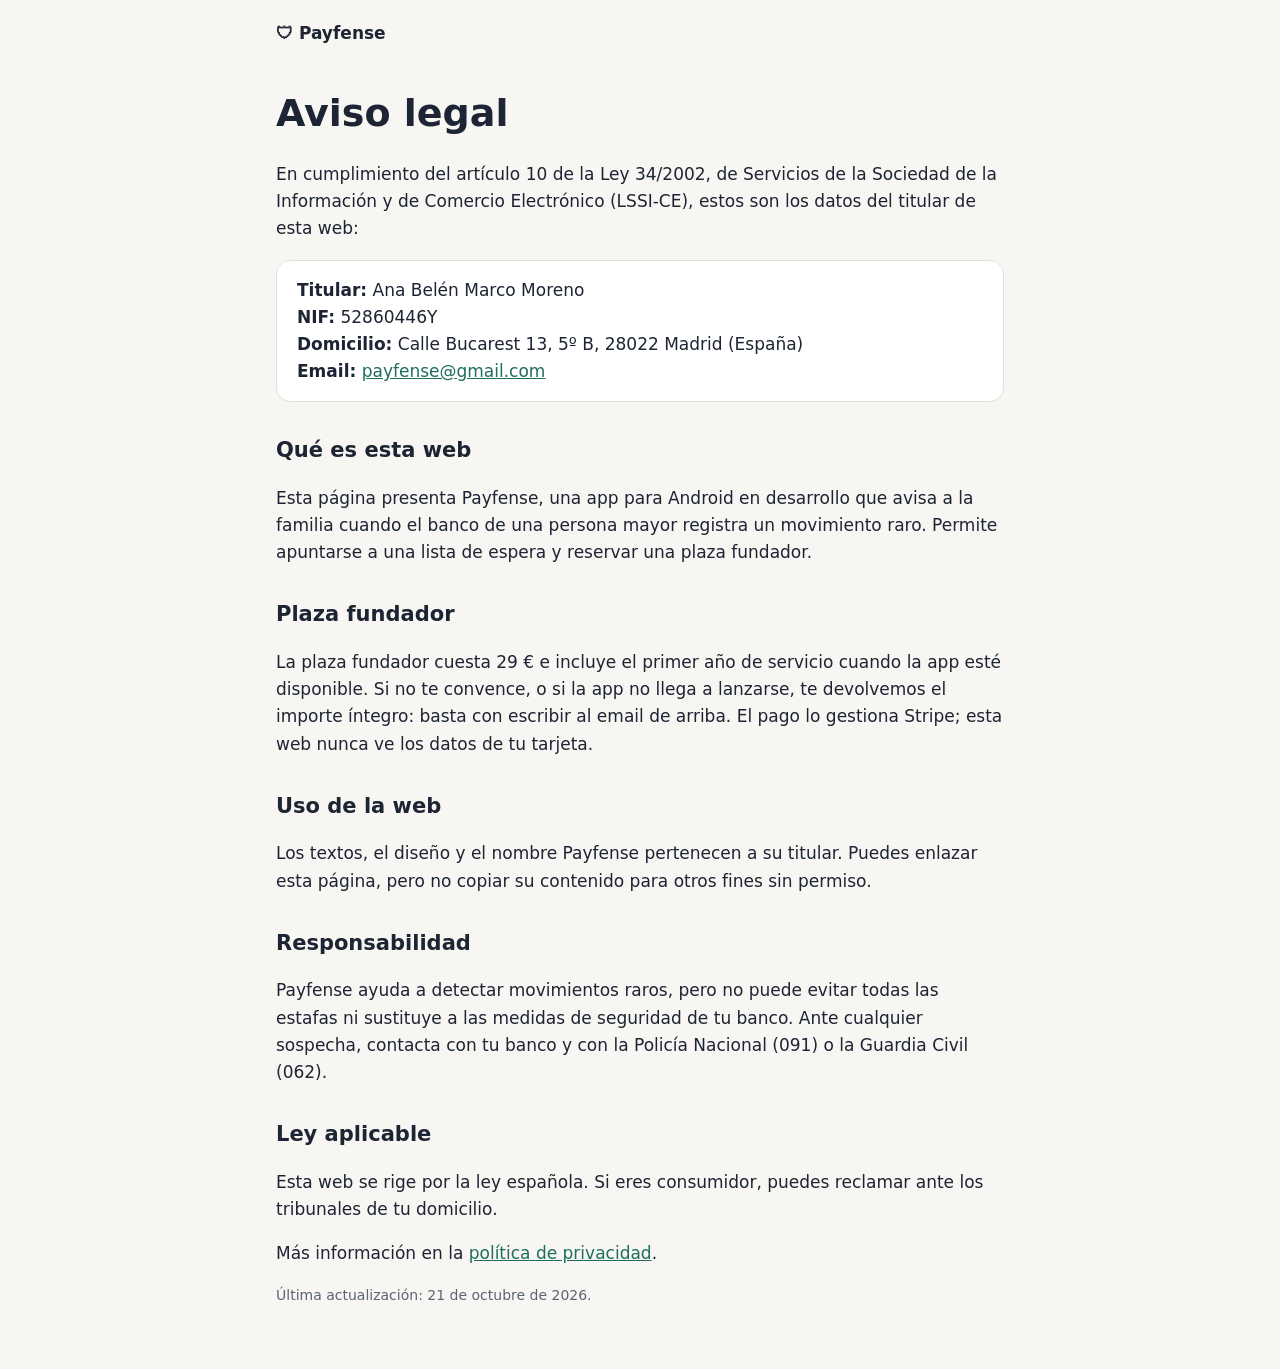
==== aviso-legal.html @ 9b26f0be "Add files via upload" ====
<!doctype html>
<html lang="es"><head><meta charset="utf-8"><meta name="viewport" content="width=device-width,initial-scale=1">
<title>Aviso legal · Payfense</title><meta name="robots" content="noindex"><style>:root{--bg:#f7f6f2;--card:#fff;--ink:#1d2433;--muted:#5b6474;--line:#e3e1da;--brand:#1f6f5c}
@media (prefers-color-scheme:dark){:root:not([data-theme="light"]){--bg:#12161d;--card:#1b212b;--ink:#eef1f6;--muted:#a6afbf;--line:#2c3441;--brand:#3fb393}}
:root[data-theme="dark"]{--bg:#12161d;--card:#1b212b;--ink:#eef1f6;--muted:#a6afbf;--line:#2c3441;--brand:#3fb393}
*{box-sizing:border-box}body{margin:0;background:var(--bg);color:var(--ink);font:17px/1.6 system-ui,-apple-system,"Segoe UI",Roboto,sans-serif}
.wrap{max-width:760px;margin:0 auto;padding:0 16px 48px}header{padding:20px 0;font-weight:700}header a{color:var(--ink);text-decoration:none}
h1{font-size:clamp(28px,5vw,38px);margin:16px 0}h2{font-size:21px;margin:32px 0 8px}a{color:var(--brand)}
.card{background:var(--card);border:1px solid var(--line);border-radius:14px;padding:16px 20px}.small{color:var(--muted);font-size:14px}</style></head>
<body><div class="wrap"><header><a href="index.html">🛡 Payfense</a></header><h1>Aviso legal</h1>
<p>En cumplimiento del artículo 10 de la Ley 34/2002, de Servicios de la Sociedad de la Información y de Comercio Electrónico (LSSI-CE), estos son los datos del titular de esta web:</p>
<div class="card"><b>Titular:</b> Ana Belén Marco Moreno<br><b>NIF:</b> 52860446Y<br><b>Domicilio:</b> Calle Bucarest 13, 5º B, 28022 Madrid (España)<br><b>Email:</b> <a href="mailto:payfense@gmail.com">payfense@gmail.com</a></div>
<h2>Qué es esta web</h2><p>Esta página presenta Payfense, una app para Android en desarrollo que avisa a la familia cuando el banco de una persona mayor registra un movimiento raro. Permite apuntarse a una lista de espera y reservar una plaza fundador.</p>
<h2>Plaza fundador</h2><p>La plaza fundador cuesta 29 € e incluye el primer año de servicio cuando la app esté disponible. Si no te convence, o si la app no llega a lanzarse, te devolvemos el importe íntegro: basta con escribir al email de arriba. El pago lo gestiona Stripe; esta web nunca ve los datos de tu tarjeta.</p>
<h2>Uso de la web</h2><p>Los textos, el diseño y el nombre Payfense pertenecen a su titular. Puedes enlazar esta página, pero no copiar su contenido para otros fines sin permiso.</p>
<h2>Responsabilidad</h2><p>Payfense ayuda a detectar movimientos raros, pero no puede evitar todas las estafas ni sustituye a las medidas de seguridad de tu banco. Ante cualquier sospecha, contacta con tu banco y con la Policía Nacional (091) o la Guardia Civil (062).</p>
<h2>Ley aplicable</h2><p>Esta web se rige por la ley española. Si eres consumidor, puedes reclamar ante los tribunales de tu domicilio.</p>
<p>Más información en la <a href="privacidad.html">política de privacidad</a>.</p>
<p class="small">Última actualización: 21 de octubre de 2026.</p></div></body></html>
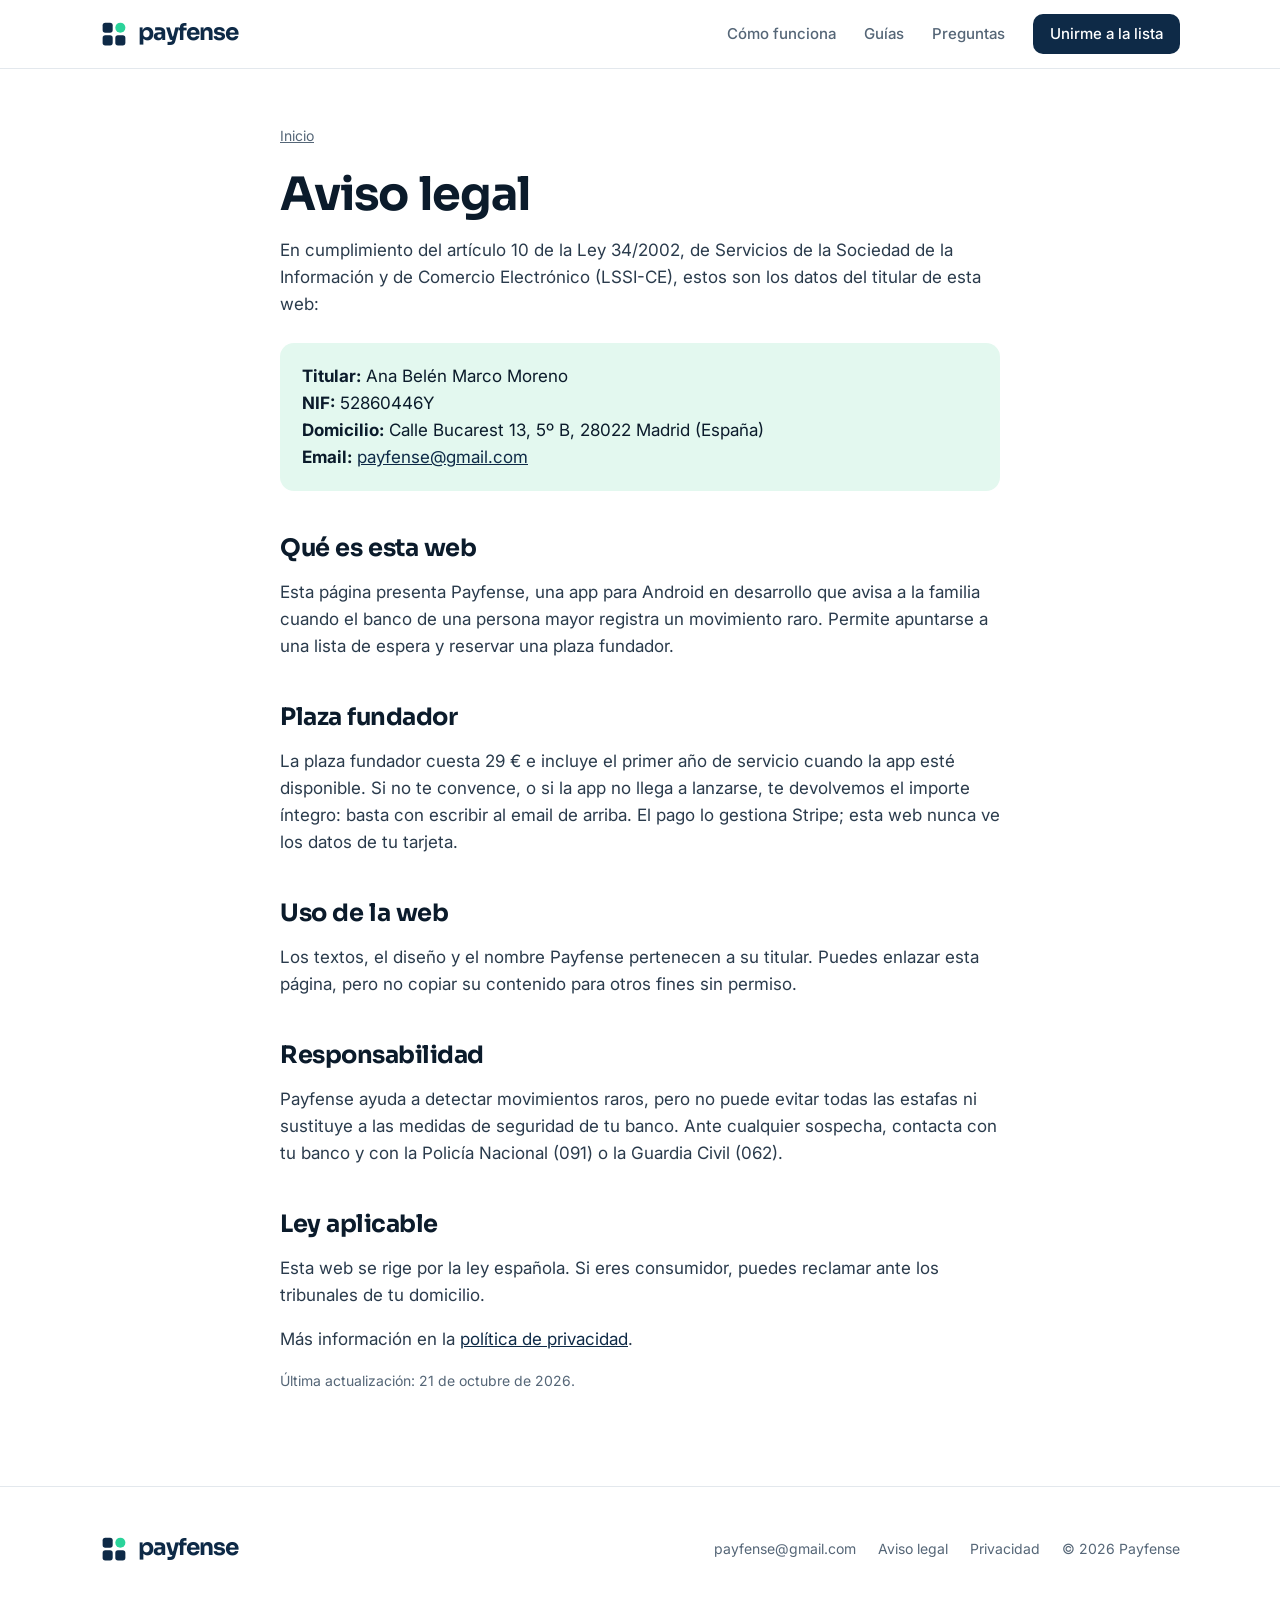
==== commit 31df4e66: "Add files via upload" ====
--- a/aviso-legal.html
+++ b/aviso-legal.html
@@ -1,13 +1,38 @@
 <!doctype html>
-<html lang="es"><head><meta charset="utf-8"><meta name="viewport" content="width=device-width,initial-scale=1">
-<title>Aviso legal · Payfense</title><meta name="robots" content="noindex"><style>:root{--bg:#f7f6f2;--card:#fff;--ink:#1d2433;--muted:#5b6474;--line:#e3e1da;--brand:#1f6f5c}
-@media (prefers-color-scheme:dark){:root:not([data-theme="light"]){--bg:#12161d;--card:#1b212b;--ink:#eef1f6;--muted:#a6afbf;--line:#2c3441;--brand:#3fb393}}
-:root[data-theme="dark"]{--bg:#12161d;--card:#1b212b;--ink:#eef1f6;--muted:#a6afbf;--line:#2c3441;--brand:#3fb393}
-*{box-sizing:border-box}body{margin:0;background:var(--bg);color:var(--ink);font:17px/1.6 system-ui,-apple-system,"Segoe UI",Roboto,sans-serif}
-.wrap{max-width:760px;margin:0 auto;padding:0 16px 48px}header{padding:20px 0;font-weight:700}header a{color:var(--ink);text-decoration:none}
-h1{font-size:clamp(28px,5vw,38px);margin:16px 0}h2{font-size:21px;margin:32px 0 8px}a{color:var(--brand)}
-.card{background:var(--card);border:1px solid var(--line);border-radius:14px;padding:16px 20px}.small{color:var(--muted);font-size:14px}</style></head>
-<body><div class="wrap"><header><a href="index.html">🛡 Payfense</a></header><h1>Aviso legal</h1>
+<html lang="es">
+<head>
+<meta charset="utf-8">
+<meta name="viewport" content="width=device-width,initial-scale=1">
+<title>Aviso legal · Payfense</title>
+<meta name="robots" content="noindex">
+<meta name="theme-color" content="#0E2A47">
+<link rel="icon" href="favicon.svg" type="image/svg+xml">
+<link rel="preconnect" href="https://fonts.googleapis.com">
+<link rel="preconnect" href="https://fonts.gstatic.com" crossorigin>
+<link href="https://fonts.googleapis.com/css2?family=Inter:wght@400;500;600&family=Sora:wght@600;700&display=swap" rel="stylesheet">
+<link rel="stylesheet" href="estilos.css">
+</head>
+<body>
+
+<header class="site-header">
+  <div class="container">
+    <a class="brand" href="index.html" aria-label="Payfense, inicio">
+      <svg viewBox="0 0 64 64" aria-hidden="true"><rect x="6" y="6" width="23" height="23" rx="6" fill="#0E2A47"/><circle cx="46.5" cy="17.5" r="11.5" fill="#2BD39A"/><rect x="6" y="35" width="23" height="23" rx="6" fill="#0E2A47"/><rect x="35" y="35" width="23" height="23" rx="6" fill="#0E2A47"/></svg>
+      <span>payfense</span>
+    </a>
+    <nav class="nav" aria-label="Principal">
+      <a class="hide-sm" href="index.html#como-funciona">Cómo funciona</a>
+      <a class="hide-sm" href="index.html#guias">Guías</a>
+      <a class="hide-sm" href="index.html#preguntas">Preguntas</a>
+      <a class="btn btn-primary btn-sm" href="index.html#apuntate">Unirme a la lista</a>
+    </nav>
+  </div>
+</header>
+
+<main class="article">
+<div class="container narrow">
+<div class="crumbs"><a href="index.html">Inicio</a></div>
+<h1>Aviso legal</h1>
 <p>En cumplimiento del artículo 10 de la Ley 34/2002, de Servicios de la Sociedad de la Información y de Comercio Electrónico (LSSI-CE), estos son los datos del titular de esta web:</p>
 <div class="card"><b>Titular:</b> Ana Belén Marco Moreno<br><b>NIF:</b> 52860446Y<br><b>Domicilio:</b> Calle Bucarest 13, 5º B, 28022 Madrid (España)<br><b>Email:</b> <a href="mailto:payfense@gmail.com">payfense@gmail.com</a></div>
 <h2>Qué es esta web</h2><p>Esta página presenta Payfense, una app para Android en desarrollo que avisa a la familia cuando el banco de una persona mayor registra un movimiento raro. Permite apuntarse a una lista de espera y reservar una plaza fundador.</p>
@@ -16,4 +41,24 @@
 <h2>Responsabilidad</h2><p>Payfense ayuda a detectar movimientos raros, pero no puede evitar todas las estafas ni sustituye a las medidas de seguridad de tu banco. Ante cualquier sospecha, contacta con tu banco y con la Policía Nacional (091) o la Guardia Civil (062).</p>
 <h2>Ley aplicable</h2><p>Esta web se rige por la ley española. Si eres consumidor, puedes reclamar ante los tribunales de tu domicilio.</p>
 <p>Más información en la <a href="privacidad.html">política de privacidad</a>.</p>
-<p class="small">Última actualización: 21 de octubre de 2026.</p></div></body></html>
+<p class="small">Última actualización: 21 de octubre de 2026.</p>
+
+</div>
+</main>
+
+<footer class="site-footer">
+  <div class="container">
+    <a class="brand" href="index.html" aria-label="Payfense, inicio">
+      <svg viewBox="0 0 64 64" aria-hidden="true"><rect x="6" y="6" width="23" height="23" rx="6" fill="#0E2A47"/><circle cx="46.5" cy="17.5" r="11.5" fill="#2BD39A"/><rect x="6" y="35" width="23" height="23" rx="6" fill="#0E2A47"/><rect x="35" y="35" width="23" height="23" rx="6" fill="#0E2A47"/></svg>
+      <span>payfense</span>
+    </a>
+    <nav aria-label="Pie">
+      <a href="mailto:payfense@gmail.com">payfense@gmail.com</a>
+      <a href="aviso-legal.html">Aviso legal</a>
+      <a href="privacidad.html">Privacidad</a>
+      <span>© 2026 Payfense</span>
+    </nav>
+  </div>
+</footer>
+</body>
+</html>
--- a/estilos.css
+++ b/estilos.css
@@ -0,0 +1,167 @@
+/* Payfense · estilos comunes */
+:root{
+  --navy:#0E2A47;
+  --ink:#0B1B2B;
+  --muted:#556677;
+  --line:#E3E8ED;
+  --soft:#F4F6F8;
+  --white:#FFFFFF;
+  --mint:#2BD39A;
+  --mint-ink:#0F7A56;
+  --mint-soft:#E3F8EF;
+  --warn:#B4441C;
+  --warn-soft:#FDF0EA;
+  --radius:14px;
+  --head:"Sora",system-ui,sans-serif;
+  --body:"Inter",system-ui,-apple-system,"Segoe UI",sans-serif;
+}
+*{box-sizing:border-box}
+html{scroll-behavior:smooth}
+body{margin:0;background:var(--white);color:var(--ink);font-family:var(--body);font-size:17px;line-height:1.6;-webkit-font-smoothing:antialiased}
+img,svg{display:block}
+a{color:var(--navy)}
+.container{width:100%;max-width:1120px;margin:0 auto;padding:0 20px}
+.narrow{max-width:760px}
+
+/* Cabecera */
+.site-header{position:sticky;top:0;z-index:10;background:rgba(255,255,255,.92);backdrop-filter:saturate(180%) blur(10px);border-bottom:1px solid var(--line)}
+.site-header .container{display:flex;align-items:center;justify-content:space-between;gap:16px;height:68px}
+.brand{display:inline-flex;align-items:center;gap:10px;text-decoration:none;color:var(--navy)}
+.brand svg{width:28px;height:28px}
+.brand span{font-family:var(--head);font-weight:700;font-size:23px;letter-spacing:-.045em;line-height:1;padding-bottom:3px}
+.nav{display:flex;align-items:center;gap:28px}
+.nav a{font-size:15px;font-weight:500;color:var(--muted);text-decoration:none}
+.nav a:hover{color:var(--navy)}
+.nav a.btn-primary,.nav a.btn-primary:hover{color:var(--white)}
+@media (max-width:820px){.nav a.hide-sm{display:none}}
+
+/* Botones */
+.btn{display:inline-flex;align-items:center;justify-content:center;gap:8px;min-height:48px;padding:0 22px;border-radius:10px;font-family:var(--body);font-weight:600;font-size:16px;text-decoration:none;border:1.5px solid transparent;transition:background .15s,border-color .15s,color .15s}
+.btn-primary{background:var(--navy);color:var(--white)}
+.btn-primary:hover{background:#163a5f}
+.btn-ghost{border-color:var(--line);color:var(--navy);background:var(--white)}
+.btn-ghost:hover{border-color:var(--navy)}
+.btn-mint{background:var(--mint);color:var(--ink)}
+.btn-mint:hover{background:#25c08b}
+.btn-sm{min-height:40px;padding:0 16px;font-size:15px}
+
+/* Tipografía */
+h1,h2,h3{font-family:var(--head);color:var(--ink);letter-spacing:-.025em;word-spacing:.05em;margin:0}
+h1{font-size:clamp(36px,5.4vw,60px);line-height:1.04;font-weight:700}
+h2{font-size:clamp(28px,3.6vw,40px);line-height:1.1;font-weight:700}
+h3{font-size:20px;line-height:1.25;font-weight:600;letter-spacing:-.02em}
+.eyebrow{display:inline-block;font-size:13px;font-weight:600;letter-spacing:.08em;text-transform:uppercase;color:var(--mint-ink);margin-bottom:14px}
+.lede{font-size:clamp(18px,2.2vw,20px);color:var(--muted);max-width:620px;margin:20px 0 0}
+section{padding:96px 0}
+@media (max-width:720px){section{padding:64px 0}}
+.section-head{max-width:640px;margin-bottom:48px}
+.section-head p{color:var(--muted);margin:14px 0 0}
+
+/* Hero */
+.hero{padding:72px 0 88px;background:linear-gradient(var(--soft),var(--white))}
+.hero .container{display:grid;grid-template-columns:1.15fr .85fr;gap:56px;align-items:center}
+@media (max-width:900px){.hero .container{grid-template-columns:1fr}}
+.hero-cta{display:flex;flex-wrap:wrap;gap:12px;margin-top:32px}
+.assurances{display:flex;flex-wrap:wrap;gap:8px 22px;margin:28px 0 0;padding:0;list-style:none;font-size:15px;color:var(--muted)}
+.assurances li{display:inline-flex;align-items:center;gap:8px}
+.assurances svg{width:18px;height:18px;flex:none}
+
+/* Móvil de ejemplo */
+.device-wrap{position:relative;display:flex;justify-content:center;padding:8px 0 40px}
+.device{width:290px;border-radius:44px;background:#0A1622;padding:12px;box-shadow:0 30px 60px -20px rgba(14,42,71,.45)}
+.screen{border-radius:34px;min-height:470px;padding:58px 14px 20px;background:linear-gradient(160deg,#20446B,#0E2A47 55%,#0A1C30);color:#fff;position:relative}
+.screen .time{text-align:center;font-family:var(--head);font-weight:600;font-size:54px;letter-spacing:-.03em;line-height:1}
+.screen .date{text-align:center;font-size:13px;opacity:.75;margin:6px 0 26px}
+.notif{background:rgba(255,255,255,.14);backdrop-filter:blur(8px);border-radius:16px;padding:11px 12px;margin-bottom:8px;font-size:13px;line-height:1.4}
+.notif .app{display:flex;align-items:center;gap:7px;font-size:11px;font-weight:600;opacity:.8;margin-bottom:3px;text-transform:uppercase;letter-spacing:.04em}
+.notif .app i{width:16px;height:16px;border-radius:4px;background:#fff;display:inline-block}
+.notif.alert{background:#FFFFFF;color:var(--ink)}
+.notif.alert b{color:var(--warn)}
+.kid-card{position:absolute;right:-6px;bottom:0;width:250px;background:var(--white);border:1px solid var(--line);border-radius:16px;padding:14px;box-shadow:0 18px 40px -12px rgba(14,42,71,.3);font-size:14px;line-height:1.45}
+.kid-card .who{display:flex;align-items:center;gap:8px;font-size:12px;font-weight:600;color:var(--muted);margin-bottom:6px}
+.kid-card .who svg{width:18px;height:18px}
+.hero .container>*{min-width:0}
+@media (max-width:900px){.device-wrap{flex-direction:column;align-items:center;padding-bottom:0}.kid-card{position:relative;right:auto;bottom:auto;margin-top:-36px;width:min(270px,100%)}}
+
+/* Banda de datos */
+.band{background:var(--navy);color:#fff;padding:64px 0}
+.stats{display:grid;grid-template-columns:repeat(3,minmax(0,1fr));gap:32px}
+@media (max-width:760px){.stats{grid-template-columns:1fr}}
+.stat b{display:block;font-family:var(--head);font-weight:700;font-size:clamp(38px,4.5vw,52px);letter-spacing:-.04em;line-height:1;color:var(--mint)}
+.stat span{display:block;margin-top:10px;color:rgba(255,255,255,.82);font-size:16px;max-width:300px}
+.band .source{margin:36px 0 0;font-size:13px;color:rgba(255,255,255,.6)}
+
+/* Rejillas */
+.grid-3{display:grid;grid-template-columns:repeat(3,minmax(0,1fr));gap:24px}
+@media (max-width:900px){.grid-3{grid-template-columns:1fr}}
+.step{border-top:2px solid var(--navy);padding-top:22px}
+.step .n{font-family:var(--head);font-weight:600;font-size:14px;color:var(--mint-ink);margin-bottom:10px}
+.step p,.feature p{color:var(--muted);margin:10px 0 0}
+.feature{background:var(--soft);border-radius:var(--radius);padding:28px}
+.feature .ico{width:44px;height:44px;border-radius:12px;background:var(--white);border:1px solid var(--line);display:flex;align-items:center;justify-content:center;margin-bottom:20px}
+.feature .ico svg{width:22px;height:22px}
+
+/* Privacidad */
+.split{display:grid;grid-template-columns:1fr 1fr;gap:56px;align-items:start}
+@media (max-width:900px){.split{grid-template-columns:1fr}}
+.checklist{list-style:none;margin:0;padding:0;border-top:1px solid var(--line)}
+.checklist li{display:flex;gap:14px;padding:18px 0;border-bottom:1px solid var(--line)}
+.checklist svg{width:22px;height:22px;flex:none;margin-top:2px}
+
+/* Lista de espera y plaza fundador */
+.cta-panel{background:var(--navy);color:#fff;border-radius:24px;padding:56px;display:grid;grid-template-columns:1.2fr .8fr;gap:40px;align-items:center}
+.cta-panel h2{color:#fff}
+.cta-panel p{color:rgba(255,255,255,.8);margin:14px 0 0}
+.cta-panel .actions{display:flex;flex-direction:column;gap:12px;align-items:flex-start}
+.cta-panel small{color:rgba(255,255,255,.65);font-size:13px}
+.cta-panel small a{color:rgba(255,255,255,.85)}
+@media (max-width:820px){.cta-panel{grid-template-columns:1fr;padding:36px 24px}}
+.price-card{border:1px solid var(--line);border-radius:24px;padding:40px;display:grid;grid-template-columns:1fr 1fr;gap:40px;align-items:center}
+@media (max-width:820px){.price-card{grid-template-columns:1fr;padding:28px 22px}}
+.price{font-family:var(--head);font-weight:700;font-size:64px;letter-spacing:-.04em;line-height:1;color:var(--ink)}
+.price small{font-size:18px;font-weight:500;color:var(--muted);letter-spacing:0}
+.tag{display:inline-block;background:var(--mint-soft);color:var(--mint-ink);font-size:13px;font-weight:600;border-radius:999px;padding:4px 12px;margin-bottom:16px}
+.note{font-size:14px;color:var(--muted);margin:14px 0 0}
+
+/* Guías */
+.guide-card{display:block;text-decoration:none;color:inherit;border:1px solid var(--line);border-radius:var(--radius);padding:28px;transition:border-color .15s,transform .15s}
+.guide-card:hover{border-color:var(--navy);transform:translateY(-2px)}
+.guide-card .meta{font-size:13px;font-weight:600;color:var(--mint-ink);text-transform:uppercase;letter-spacing:.06em}
+.guide-card h3{margin:10px 0 8px}
+.guide-card p{color:var(--muted);margin:0}
+.guide-card .more{display:inline-block;margin-top:18px;font-weight:600;color:var(--navy)}
+
+/* Preguntas */
+.faq{border-top:1px solid var(--line)}
+.faq details{border-bottom:1px solid var(--line);padding:22px 0}
+.faq summary{cursor:pointer;list-style:none;font-family:var(--head);font-weight:600;font-size:19px;letter-spacing:-.02em;display:flex;justify-content:space-between;gap:16px}
+.faq summary::-webkit-details-marker{display:none}
+.faq summary::after{content:"+";font-family:var(--body);font-weight:400;font-size:24px;line-height:1;color:var(--muted)}
+.faq details[open] summary::after{content:"–"}
+.faq p{color:var(--muted);margin:12px 0 0;max-width:680px}
+
+/* Artículos y páginas legales */
+.article{padding:56px 0 80px}
+.crumbs{font-size:14px;color:var(--muted);margin-bottom:22px}
+.crumbs a{color:var(--muted)}
+.article h1{font-size:clamp(32px,4.4vw,46px);line-height:1.1}
+.article h2{font-size:24px;margin:44px 0 12px;letter-spacing:-.02em}
+.article p,.article li{color:#2A3B4C}
+.article .lead{font-size:20px;color:var(--muted);margin:18px 0 8px}
+.article .small{font-size:14px;color:var(--muted)}
+.article .card{background:var(--mint-soft);border-radius:var(--radius);padding:20px 22px;margin:24px 0}
+.article ol,.article ul{padding-left:22px}
+.article li{margin:8px 0}
+.article-cta{margin-top:56px;background:var(--soft);border-radius:var(--radius);padding:32px;display:flex;flex-wrap:wrap;gap:20px;align-items:center;justify-content:space-between}
+.article-cta h3{max-width:460px}
+
+/* Pie */
+.site-footer{border-top:1px solid var(--line);padding:48px 0;color:var(--muted);font-size:14px}
+.site-footer .container{display:flex;flex-wrap:wrap;gap:24px;justify-content:space-between;align-items:center}
+.site-footer nav{display:flex;flex-wrap:wrap;gap:22px}
+.site-footer a{color:var(--muted);text-decoration:none}
+.site-footer a:hover{color:var(--navy)}
+.site-footer .brand{color:var(--navy)}
+
+:focus-visible{outline:3px solid var(--mint);outline-offset:2px}
+@media (prefers-reduced-motion:reduce){html{scroll-behavior:auto}.guide-card{transition:none}}
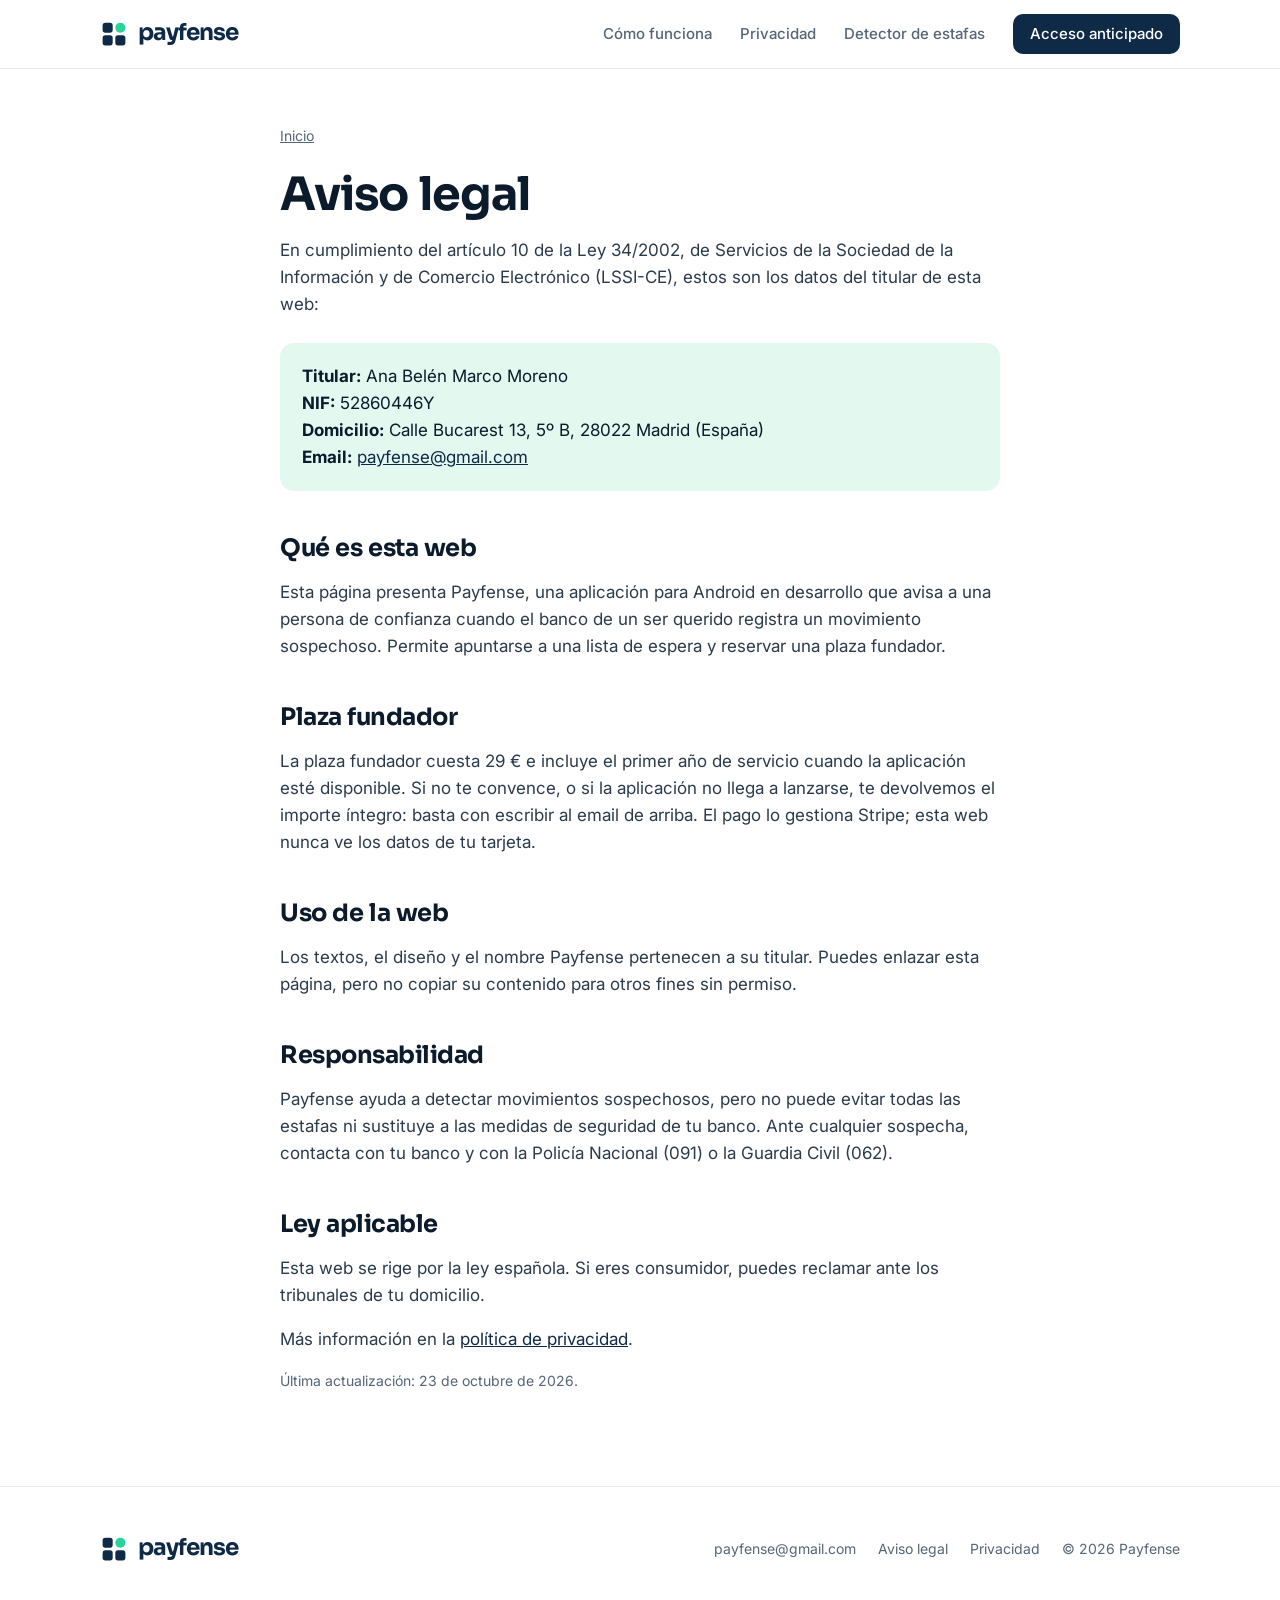
==== commit bf7773f1: "Add files via upload" ====
--- a/aviso-legal.html
+++ b/aviso-legal.html
@@ -22,9 +22,9 @@
     </a>
     <nav class="nav" aria-label="Principal">
       <a class="hide-sm" href="index.html#como-funciona">Cómo funciona</a>
-      <a class="hide-sm" href="index.html#guias">Guías</a>
-      <a class="hide-sm" href="index.html#preguntas">Preguntas</a>
-      <a class="btn btn-primary btn-sm" href="index.html#apuntate">Unirme a la lista</a>
+      <a class="hide-sm" href="index.html#privacidad">Privacidad</a>
+      <a class="hide-sm" href="detector.html">Detector de estafas</a>
+      <a class="btn btn-primary btn-sm" href="index.html#apuntate">Acceso anticipado</a>
     </nav>
   </div>
 </header>
@@ -35,13 +35,13 @@
 <h1>Aviso legal</h1>
 <p>En cumplimiento del artículo 10 de la Ley 34/2002, de Servicios de la Sociedad de la Información y de Comercio Electrónico (LSSI-CE), estos son los datos del titular de esta web:</p>
 <div class="card"><b>Titular:</b> Ana Belén Marco Moreno<br><b>NIF:</b> 52860446Y<br><b>Domicilio:</b> Calle Bucarest 13, 5º B, 28022 Madrid (España)<br><b>Email:</b> <a href="mailto:payfense@gmail.com">payfense@gmail.com</a></div>
-<h2>Qué es esta web</h2><p>Esta página presenta Payfense, una app para Android en desarrollo que avisa a la familia cuando el banco de una persona mayor registra un movimiento raro. Permite apuntarse a una lista de espera y reservar una plaza fundador.</p>
-<h2>Plaza fundador</h2><p>La plaza fundador cuesta 29 € e incluye el primer año de servicio cuando la app esté disponible. Si no te convence, o si la app no llega a lanzarse, te devolvemos el importe íntegro: basta con escribir al email de arriba. El pago lo gestiona Stripe; esta web nunca ve los datos de tu tarjeta.</p>
+<h2>Qué es esta web</h2><p>Esta página presenta Payfense, una aplicación para Android en desarrollo que avisa a una persona de confianza cuando el banco de un ser querido registra un movimiento sospechoso. Permite apuntarse a una lista de espera y reservar una plaza fundador.</p>
+<h2>Plaza fundador</h2><p>La plaza fundador cuesta 29 € e incluye el primer año de servicio cuando la aplicación esté disponible. Si no te convence, o si la aplicación no llega a lanzarse, te devolvemos el importe íntegro: basta con escribir al email de arriba. El pago lo gestiona Stripe; esta web nunca ve los datos de tu tarjeta.</p>
 <h2>Uso de la web</h2><p>Los textos, el diseño y el nombre Payfense pertenecen a su titular. Puedes enlazar esta página, pero no copiar su contenido para otros fines sin permiso.</p>
-<h2>Responsabilidad</h2><p>Payfense ayuda a detectar movimientos raros, pero no puede evitar todas las estafas ni sustituye a las medidas de seguridad de tu banco. Ante cualquier sospecha, contacta con tu banco y con la Policía Nacional (091) o la Guardia Civil (062).</p>
+<h2>Responsabilidad</h2><p>Payfense ayuda a detectar movimientos sospechosos, pero no puede evitar todas las estafas ni sustituye a las medidas de seguridad de tu banco. Ante cualquier sospecha, contacta con tu banco y con la Policía Nacional (091) o la Guardia Civil (062).</p>
 <h2>Ley aplicable</h2><p>Esta web se rige por la ley española. Si eres consumidor, puedes reclamar ante los tribunales de tu domicilio.</p>
 <p>Más información en la <a href="privacidad.html">política de privacidad</a>.</p>
-<p class="small">Última actualización: 21 de octubre de 2026.</p>
+<p class="small">Última actualización: 23 de octubre de 2026.</p>
 
 </div>
 </main>
--- a/estilos.css
+++ b/estilos.css
@@ -36,7 +36,7 @@
 @media (max-width:820px){.nav a.hide-sm{display:none}}
 
 /* Botones */
-.btn{display:inline-flex;align-items:center;justify-content:center;gap:8px;min-height:48px;padding:0 22px;border-radius:10px;font-family:var(--body);font-weight:600;font-size:16px;text-decoration:none;border:1.5px solid transparent;transition:background .15s,border-color .15s,color .15s}
+.btn{display:inline-flex;align-items:center;justify-content:center;gap:8px;min-height:48px;padding:0 22px;border-radius:10px;font-family:var(--body);font-weight:600;font-size:16px;text-decoration:none;border:1.5px solid transparent;transition:background .15s,border-color .15s,color .15s;cursor:pointer}
 .btn-primary{background:var(--navy);color:var(--white)}
 .btn-primary:hover{background:#163a5f}
 .btn-ghost{border-color:var(--line);color:var(--navy);background:var(--white)}
@@ -162,6 +162,55 @@
 .site-footer a{color:var(--muted);text-decoration:none}
 .site-footer a:hover{color:var(--navy)}
 .site-footer .brand{color:var(--navy)}
+.footer-resources{width:100%;display:flex;flex-wrap:wrap;gap:10px 22px;padding-bottom:24px;border-bottom:1px solid var(--line)}
+.footer-resources b{color:var(--ink);font-weight:600}
+
+/* Pasos con pantallas del producto */
+.steps-screens{display:grid;grid-template-columns:repeat(3,minmax(0,1fr));gap:32px}
+@media (max-width:900px){.steps-screens{grid-template-columns:1fr;gap:48px}}
+.step-card .mini{background:var(--soft);border-radius:20px;padding:24px 20px;margin-bottom:24px;display:flex;justify-content:center}
+.mini-phone{width:200px;border-radius:28px;background:#0A1622;padding:8px;box-shadow:0 18px 36px -16px rgba(14,42,71,.4)}
+.mini-screen{border-radius:22px;height:280px;overflow:hidden;padding:18px 12px;background:var(--white);font-size:12px;line-height:1.4;color:var(--ink)}
+.mini-screen.dark{background:linear-gradient(160deg,#20446B,#0E2A47 55%,#0A1C30);color:#fff}
+.mini-title{font-family:var(--head);font-weight:600;font-size:13px;margin-bottom:12px}
+.mini-row{display:flex;align-items:center;justify-content:space-between;gap:8px;padding:9px 10px;border:1px solid var(--line);border-radius:10px;margin-bottom:7px}
+.mini-row i{width:26px;height:15px;border-radius:999px;background:var(--line);position:relative;flex:none}
+.mini-row i::after{content:"";position:absolute;top:2px;left:2px;width:11px;height:11px;border-radius:50%;background:#fff}
+.mini-row i.on{background:var(--mint)}
+.mini-row i.on::after{left:13px}
+.mini-notif{background:rgba(255,255,255,.14);border-radius:12px;padding:9px 10px;margin-bottom:7px}
+.mini-notif .app{font-size:9px;font-weight:600;opacity:.8;text-transform:uppercase;letter-spacing:.04em;margin-bottom:2px}
+.mini-flag{display:inline-block;background:var(--mint);color:var(--ink);font-weight:600;font-size:10px;border-radius:999px;padding:2px 8px;margin-top:6px}
+.mini-alert{border:1px solid var(--line);border-left:4px solid var(--warn);border-radius:12px;padding:10px;margin-top:6px}
+.mini-alert b{display:block;margin-bottom:4px}
+.mini-btn{display:block;text-align:center;background:var(--navy);color:#fff;border-radius:8px;padding:7px;margin-top:10px;font-weight:600}
+.step-card h3{margin-top:8px}
+.step-card p{color:var(--muted);margin:10px 0 0}
+
+/* Qué detecta */
+.detect-list{list-style:none;margin:0;padding:0;display:grid;gap:12px}
+.detect-list li{background:var(--white);border:1px solid var(--line);border-radius:12px;padding:16px 18px}
+.detect-list b{display:block;font-family:var(--head);font-weight:600;font-size:16px;margin-bottom:2px}
+.detect-list span{color:var(--muted);font-size:15px}
+.trust-grid{display:grid;grid-template-columns:1fr 1fr;gap:56px;align-items:start;margin-top:64px}
+@media (max-width:900px){.trust-grid{grid-template-columns:1fr;gap:40px}}
+.trust-grid h3{margin-bottom:16px}
+
+/* Formulario de la lista de espera */
+.wl-form{display:flex;flex-direction:column;gap:12px;width:100%}
+.wl-form label{font-size:14px;font-weight:500;color:rgba(255,255,255,.85)}
+.wl-form input,.wl-form select{width:100%;min-height:48px;border-radius:10px;border:1.5px solid rgba(255,255,255,.25);background:rgba(255,255,255,.08);color:#fff;font:inherit;font-size:16px;padding:0 14px}
+.wl-form select option{color:var(--ink)}
+.wl-form input::placeholder{color:rgba(255,255,255,.5)}
+.wl-form input:focus,.wl-form select:focus{outline:3px solid var(--mint);outline-offset:1px}
+.wl-form .row{display:grid;grid-template-columns:1fr 1fr;gap:12px}
+@media (max-width:520px){.wl-form .row{grid-template-columns:1fr}}
+.wl-form .btn{width:100%;margin-top:4px}
+.wl-error{color:#FFB4A0;font-size:14px;min-height:1em;margin:0}
+.wl-ok{background:rgba(255,255,255,.08);border:1.5px solid var(--mint);border-radius:16px;padding:24px;width:100%}
+.wl-ok[hidden],.wl-form[hidden]{display:none}
+.wl-ok h3{color:#fff;margin-bottom:8px}
+.wl-ok p{margin:0 0 16px}
 
 :focus-visible{outline:3px solid var(--mint);outline-offset:2px}
 @media (prefers-reduced-motion:reduce){html{scroll-behavior:auto}.guide-card{transition:none}}
